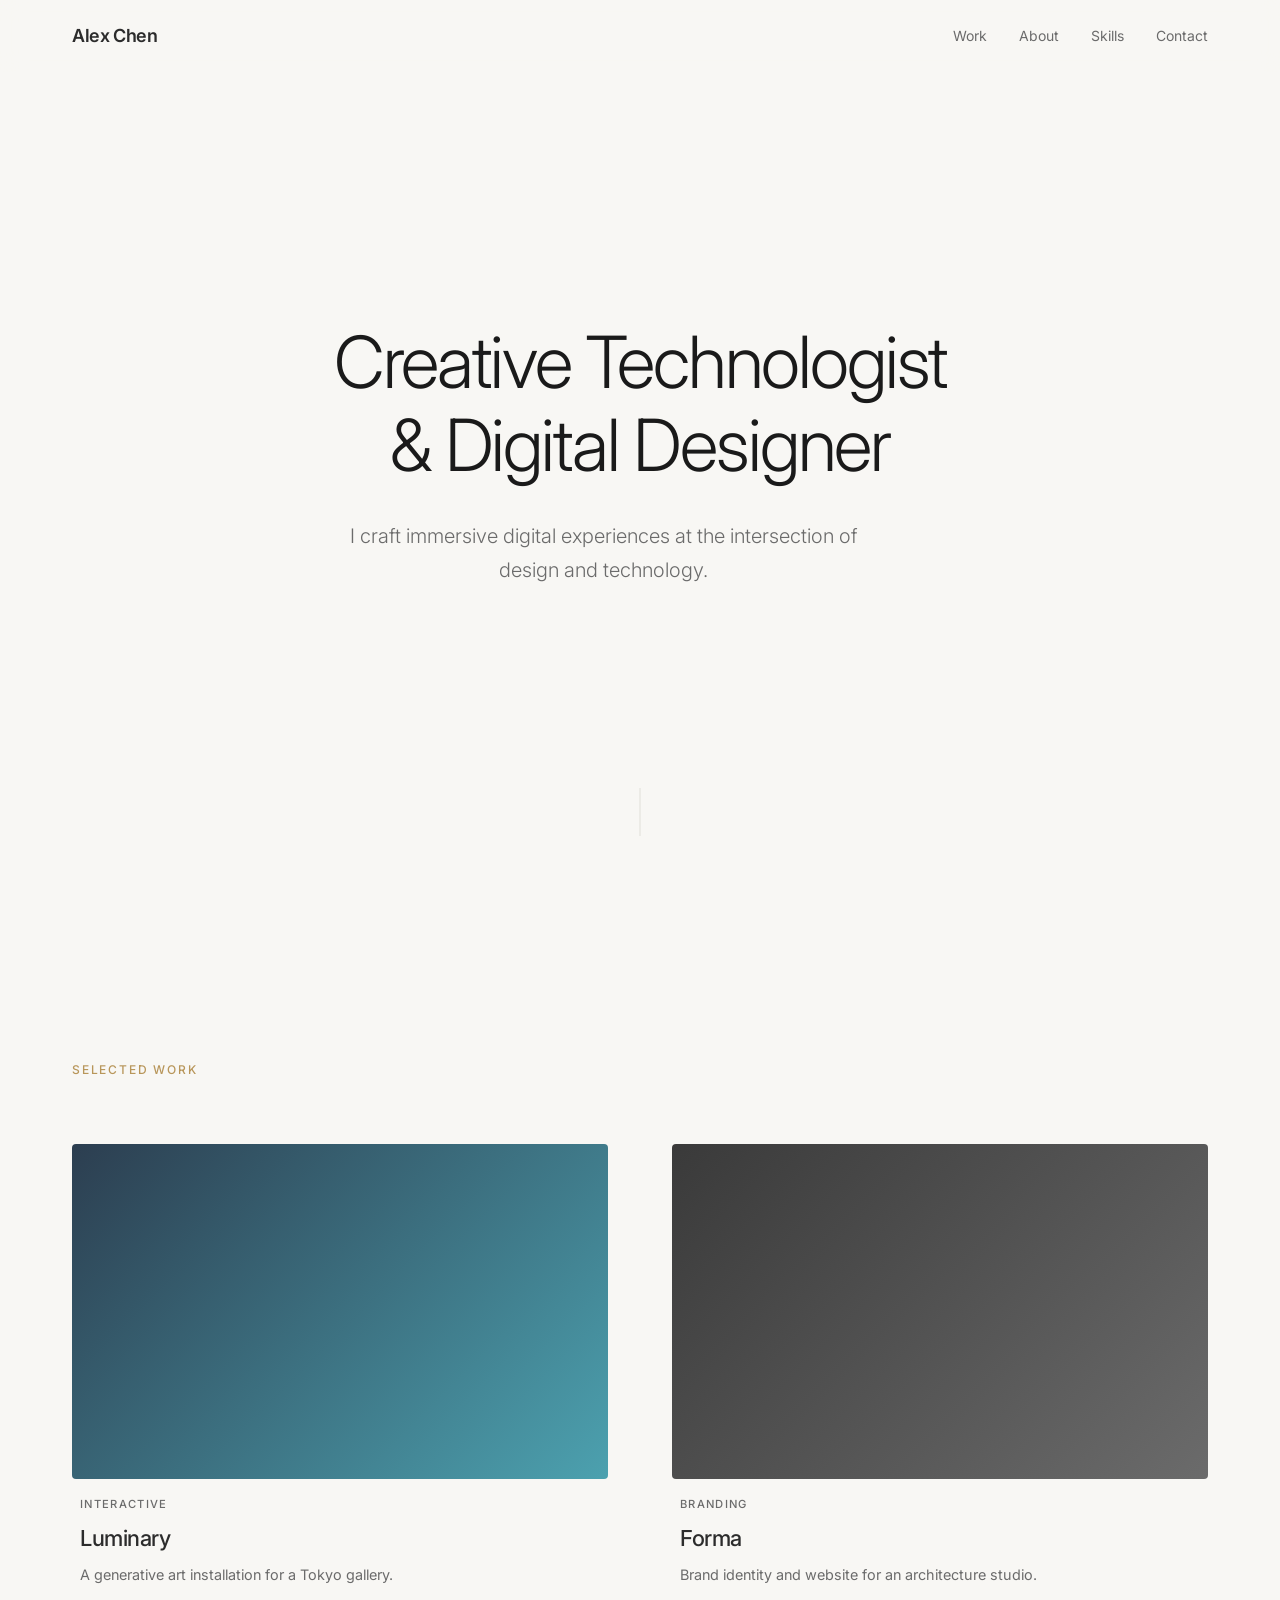
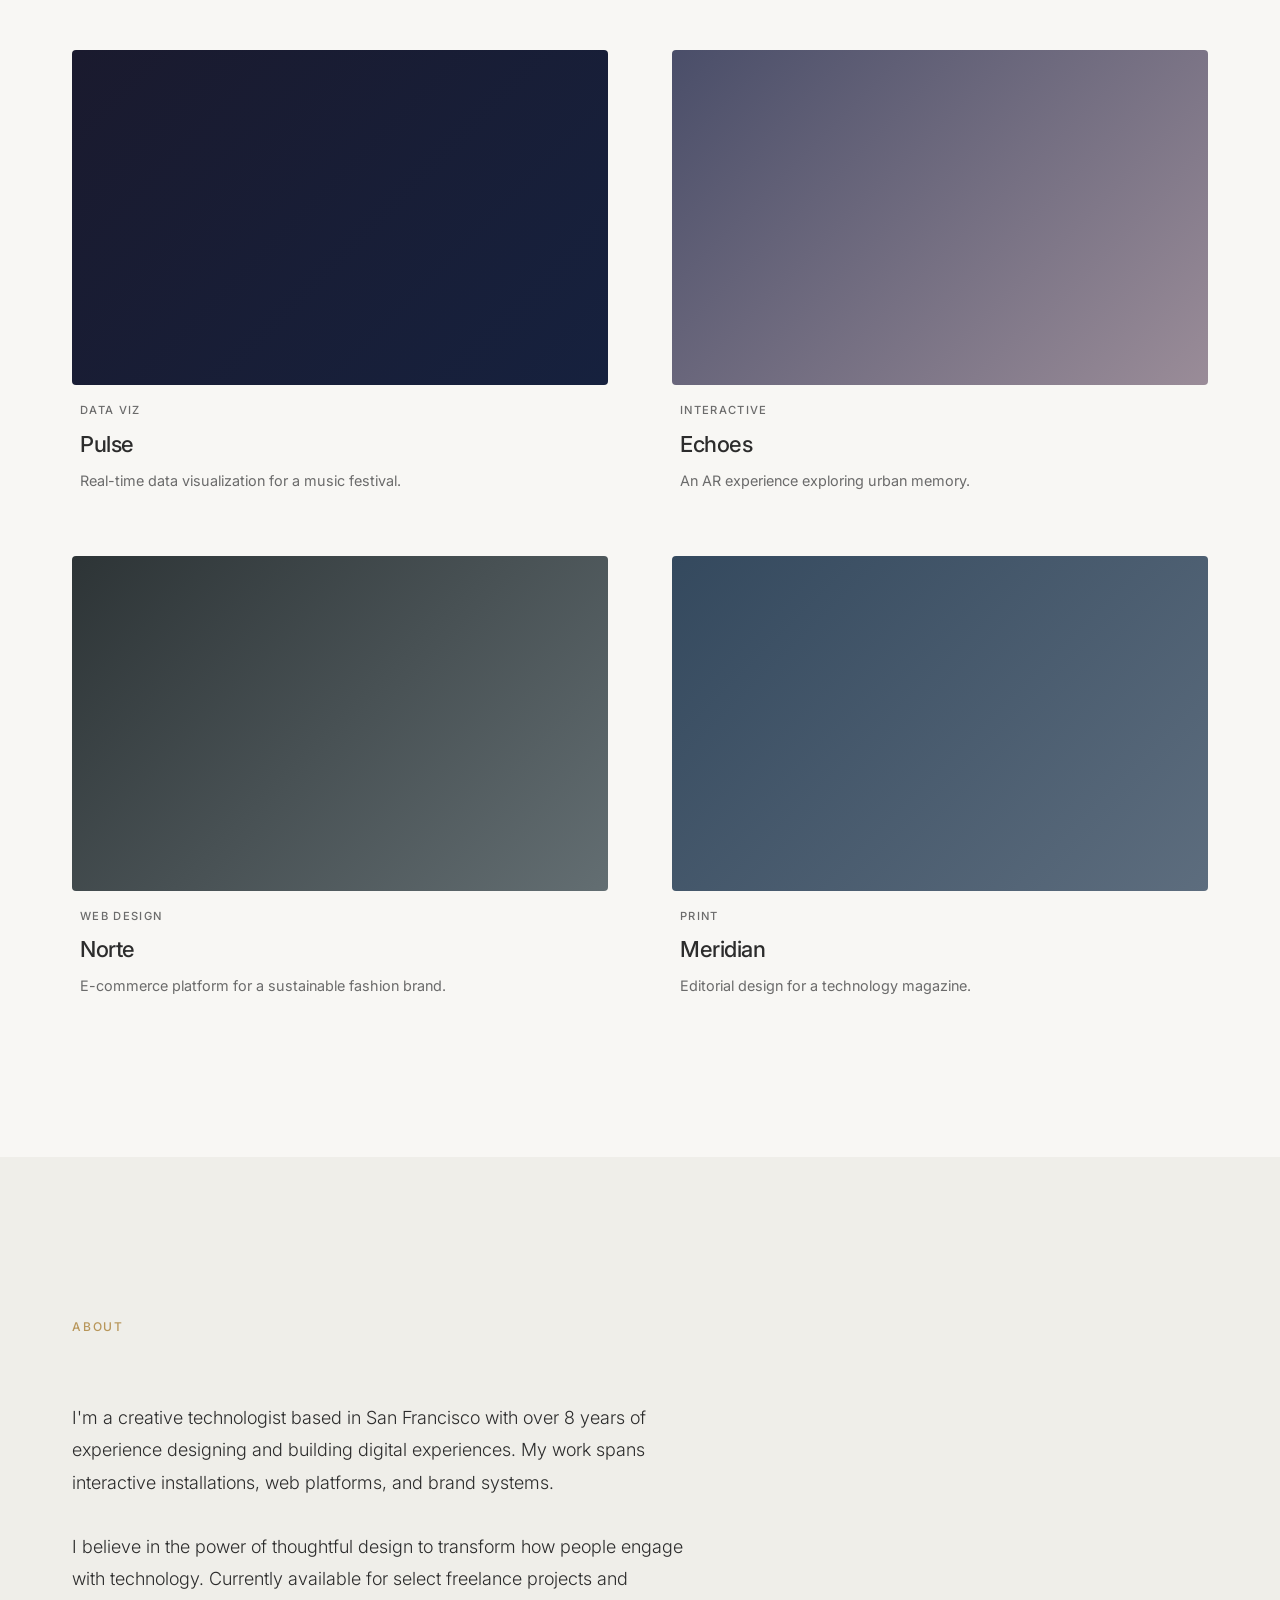
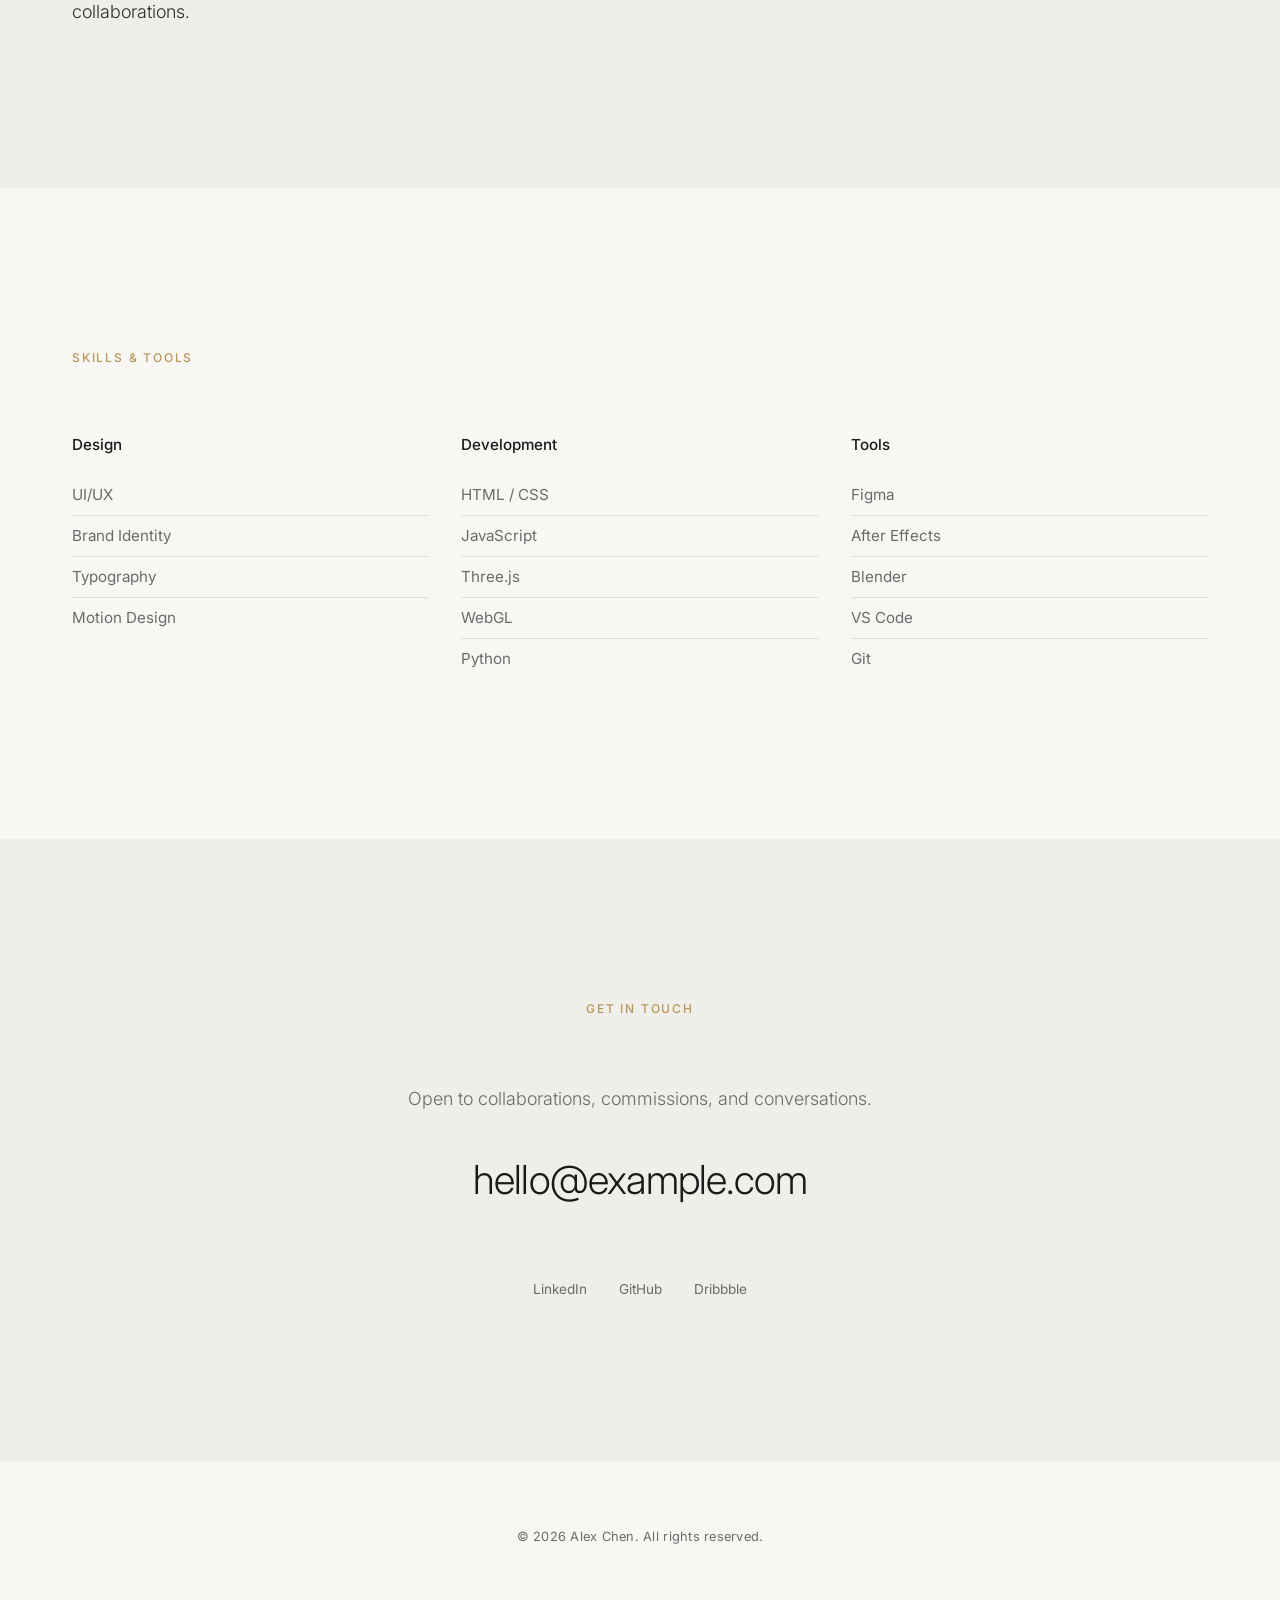
==== index.html @ 3edd9dc8 "Add files via upload" ====
<!DOCTYPE html>
<html lang="en">
<head>
  <meta charset="UTF-8">
  <meta name="viewport" content="width=device-width, initial-scale=1.0">
  <title>Alex Chen — Creative Technologist</title>
  <link rel="preconnect" href="https://fonts.googleapis.com">
  <link rel="preconnect" href="https://fonts.gstatic.com" crossorigin>
  <link href="https://fonts.googleapis.com/css2?family=Inter:wght@300;400;500;600&display=swap" rel="stylesheet">
  <link rel="stylesheet" href="style.css">
</head>
<body>

  <!-- Navigation -->
  <nav class="nav" id="nav">
    <div class="nav__inner">
      <a href="#hero" class="nav__logo">Alex Chen</a>
      <button class="nav__toggle" id="navToggle" aria-label="Toggle navigation">
        <span></span>
        <span></span>
        <span></span>
      </button>
      <ul class="nav__links" id="navLinks">
        <li><a href="#work" class="nav__link">Work</a></li>
        <li><a href="#about" class="nav__link">About</a></li>
        <li><a href="#skills" class="nav__link">Skills</a></li>
        <li><a href="#contact" class="nav__link">Contact</a></li>
      </ul>
    </div>
  </nav>

  <!-- Hero -->
  <section class="hero" id="hero">
    <div class="hero__content">
      <h1 class="hero__title">Creative Technologist<br>& Digital Designer</h1>
      <p class="hero__subtitle">I craft immersive digital experiences at the intersection of design and technology.</p>
    </div>
    <div class="hero__scroll">
      <span></span>
    </div>
  </section>

  <!-- Work -->
  <section class="section work" id="work">
    <div class="container">
      <h2 class="section__title">Selected Work</h2>
      <div class="work__grid">

        <article class="work__card">
          <div class="work__thumb" style="background: linear-gradient(135deg, #2c3e50, #4ca1af);"></div>
          <div class="work__info">
            <span class="work__tag">Interactive</span>
            <h3 class="work__name">Luminary</h3>
            <p class="work__desc">A generative art installation for a Tokyo gallery.</p>
          </div>
        </article>

        <article class="work__card">
          <div class="work__thumb" style="background: linear-gradient(135deg, #3a3a3a, #6b6b6b);"></div>
          <div class="work__info">
            <span class="work__tag">Branding</span>
            <h3 class="work__name">Forma</h3>
            <p class="work__desc">Brand identity and website for an architecture studio.</p>
          </div>
        </article>

        <article class="work__card">
          <div class="work__thumb" style="background: linear-gradient(135deg, #1a1a2e, #16213e);"></div>
          <div class="work__info">
            <span class="work__tag">Data Viz</span>
            <h3 class="work__name">Pulse</h3>
            <p class="work__desc">Real-time data visualization for a music festival.</p>
          </div>
        </article>

        <article class="work__card">
          <div class="work__thumb" style="background: linear-gradient(135deg, #4a4e69, #9a8c98);"></div>
          <div class="work__info">
            <span class="work__tag">Interactive</span>
            <h3 class="work__name">Echoes</h3>
            <p class="work__desc">An AR experience exploring urban memory.</p>
          </div>
        </article>

        <article class="work__card">
          <div class="work__thumb" style="background: linear-gradient(135deg, #2d3436, #636e72);"></div>
          <div class="work__info">
            <span class="work__tag">Web Design</span>
            <h3 class="work__name">Norte</h3>
            <p class="work__desc">E-commerce platform for a sustainable fashion brand.</p>
          </div>
        </article>

        <article class="work__card">
          <div class="work__thumb" style="background: linear-gradient(135deg, #34495e, #5d6d7e);"></div>
          <div class="work__info">
            <span class="work__tag">Print</span>
            <h3 class="work__name">Meridian</h3>
            <p class="work__desc">Editorial design for a technology magazine.</p>
          </div>
        </article>

      </div>
    </div>
  </section>

  <!-- About -->
  <section class="section about" id="about">
    <div class="container">
      <h2 class="section__title">About</h2>
      <div class="about__content">
        <p>I'm a creative technologist based in San Francisco with over 8 years of experience designing and building digital experiences. My work spans interactive installations, web platforms, and brand systems.</p>
        <p>I believe in the power of thoughtful design to transform how people engage with technology. Currently available for select freelance projects and collaborations.</p>
      </div>
    </div>
  </section>

  <!-- Skills -->
  <section class="section skills" id="skills">
    <div class="container">
      <h2 class="section__title">Skills & Tools</h2>
      <div class="skills__grid">

        <div class="skills__group">
          <h3 class="skills__heading">Design</h3>
          <ul class="skills__list">
            <li>UI/UX</li>
            <li>Brand Identity</li>
            <li>Typography</li>
            <li>Motion Design</li>
          </ul>
        </div>

        <div class="skills__group">
          <h3 class="skills__heading">Development</h3>
          <ul class="skills__list">
            <li>HTML / CSS</li>
            <li>JavaScript</li>
            <li>Three.js</li>
            <li>WebGL</li>
            <li>Python</li>
          </ul>
        </div>

        <div class="skills__group">
          <h3 class="skills__heading">Tools</h3>
          <ul class="skills__list">
            <li>Figma</li>
            <li>After Effects</li>
            <li>Blender</li>
            <li>VS Code</li>
            <li>Git</li>
          </ul>
        </div>

      </div>
    </div>
  </section>

  <!-- Contact -->
  <section class="section contact" id="contact">
    <div class="container">
      <h2 class="section__title">Get in Touch</h2>
      <p class="contact__text">Open to collaborations, commissions, and conversations.</p>
      <a href="mailto:hello@example.com" class="contact__email">hello@example.com</a>
      <div class="contact__socials">
        <a href="#" class="contact__social">LinkedIn</a>
        <a href="#" class="contact__social">GitHub</a>
        <a href="#" class="contact__social">Dribbble</a>
      </div>
    </div>
  </section>

  <!-- Footer -->
  <footer class="footer">
    <div class="container">
      <p>&copy; 2026 Alex Chen. All rights reserved.</p>
    </div>
  </footer>

  <script src="script.js"></script>
</body>
</html>
---- style.css ----
/* ============================================
   Base & Reset
   ============================================ */

*, *::before, *::after {
  margin: 0;
  padding: 0;
  box-sizing: border-box;
}

:root {
  --color-bg: #f8f7f4;
  --color-bg-alt: #efeee9;
  --color-text: #2c2c2c;
  --color-text-light: #6b6b6b;
  --color-accent: #b8965a;
  --color-dark: #1a1a1a;
  --color-white: #ffffff;
  --color-border: #e0dfd8;

  --font-body: 'Inter', -apple-system, BlinkMacSystemFont, 'Segoe UI', sans-serif;

  --space-xs: 0.5rem;
  --space-sm: 1rem;
  --space-md: 2rem;
  --space-lg: 4rem;
  --space-xl: 6rem;
  --space-2xl: 10rem;

  --max-width: 1200px;
  --nav-height: 72px;
}

html {
  scroll-behavior: smooth;
  font-size: 16px;
}

body {
  font-family: var(--font-body);
  background: var(--color-bg);
  color: var(--color-text);
  line-height: 1.7;
  -webkit-font-smoothing: antialiased;
  -moz-osx-font-smoothing: grayscale;
}

a {
  color: inherit;
  text-decoration: none;
}

ul {
  list-style: none;
}

img {
  max-width: 100%;
  display: block;
}

.container {
  max-width: var(--max-width);
  margin: 0 auto;
  padding: 0 var(--space-md);
}

/* ============================================
   Navigation
   ============================================ */

.nav {
  position: fixed;
  top: 0;
  left: 0;
  right: 0;
  z-index: 100;
  background: rgba(248, 247, 244, 0.92);
  backdrop-filter: blur(12px);
  -webkit-backdrop-filter: blur(12px);
  height: var(--nav-height);
  transition: box-shadow 0.3s ease;
}

.nav--scrolled {
  box-shadow: 0 1px 0 var(--color-border);
}

.nav__inner {
  max-width: var(--max-width);
  margin: 0 auto;
  padding: 0 var(--space-md);
  height: 100%;
  display: flex;
  align-items: center;
  justify-content: space-between;
}

.nav__logo {
  font-size: 1.125rem;
  font-weight: 600;
  letter-spacing: -0.02em;
}

.nav__links {
  display: flex;
  gap: var(--space-md);
}

.nav__link {
  font-size: 0.875rem;
  font-weight: 400;
  color: var(--color-text-light);
  transition: color 0.2s ease;
  position: relative;
}

.nav__link::after {
  content: '';
  position: absolute;
  bottom: -4px;
  left: 0;
  width: 0;
  height: 1px;
  background: var(--color-accent);
  transition: width 0.3s ease;
}

.nav__link:hover,
.nav__link--active {
  color: var(--color-text);
}

.nav__link--active::after,
.nav__link:hover::after {
  width: 100%;
}

.nav__toggle {
  display: none;
  flex-direction: column;
  gap: 5px;
  background: none;
  border: none;
  cursor: pointer;
  padding: 4px;
}

.nav__toggle span {
  display: block;
  width: 22px;
  height: 1.5px;
  background: var(--color-text);
  transition: transform 0.3s ease, opacity 0.3s ease;
}

.nav__toggle--active span:nth-child(1) {
  transform: translateY(6.5px) rotate(45deg);
}

.nav__toggle--active span:nth-child(2) {
  opacity: 0;
}

.nav__toggle--active span:nth-child(3) {
  transform: translateY(-6.5px) rotate(-45deg);
}

/* ============================================
   Hero
   ============================================ */

.hero {
  min-height: 100vh;
  display: flex;
  flex-direction: column;
  align-items: center;
  justify-content: center;
  text-align: center;
  padding: var(--nav-height) var(--space-md) var(--space-lg);
  position: relative;
}

.hero__title {
  font-size: clamp(2.25rem, 6vw, 4.5rem);
  font-weight: 300;
  letter-spacing: -0.03em;
  line-height: 1.15;
  color: var(--color-dark);
  margin-bottom: var(--space-md);
}

.hero__subtitle {
  font-size: clamp(1rem, 2vw, 1.25rem);
  font-weight: 300;
  color: var(--color-text-light);
  max-width: 540px;
  line-height: 1.7;
}

.hero__scroll {
  position: absolute;
  bottom: var(--space-lg);
  left: 50%;
  transform: translateX(-50%);
}

.hero__scroll span {
  display: block;
  width: 1px;
  height: 48px;
  background: var(--color-border);
  position: relative;
  overflow: hidden;
}

.hero__scroll span::after {
  content: '';
  position: absolute;
  top: -48px;
  left: 0;
  width: 1px;
  height: 48px;
  background: var(--color-accent);
  animation: scrollDown 2s ease-in-out infinite;
}

@keyframes scrollDown {
  0% { top: -48px; }
  100% { top: 48px; }
}

/* ============================================
   Section Common
   ============================================ */

.section {
  padding: var(--space-xl) 0;
}

.section__title {
  font-size: 0.75rem;
  font-weight: 500;
  text-transform: uppercase;
  letter-spacing: 0.15em;
  color: var(--color-accent);
  margin-bottom: var(--space-lg);
}

/* ============================================
   Work
   ============================================ */

.work {
  background: var(--color-bg);
}

.work__grid {
  display: grid;
  grid-template-columns: 1fr;
  gap: var(--space-lg);
}

.work__card {
  cursor: pointer;
  transition: transform 0.4s ease;
}

.work__card:hover {
  transform: translateY(-4px);
}

.work__thumb {
  width: 100%;
  aspect-ratio: 16 / 10;
  border-radius: 4px;
  margin-bottom: var(--space-sm);
}

.work__info {
  padding: 0 var(--space-xs);
}

.work__tag {
  font-size: 0.7rem;
  font-weight: 500;
  text-transform: uppercase;
  letter-spacing: 0.12em;
  color: var(--color-text-light);
  display: block;
  margin-bottom: 0.35rem;
}

.work__name {
  font-size: 1.375rem;
  font-weight: 500;
  letter-spacing: -0.02em;
  margin-bottom: 0.35rem;
}

.work__desc {
  font-size: 0.9rem;
  color: var(--color-text-light);
  line-height: 1.6;
}

/* ============================================
   About
   ============================================ */

.about {
  background: var(--color-bg-alt);
}

.about__content {
  max-width: 640px;
}

.about__content p {
  font-size: 1.125rem;
  font-weight: 300;
  line-height: 1.8;
  color: var(--color-text);
  margin-bottom: var(--space-md);
}

.about__content p:last-child {
  margin-bottom: 0;
}

/* ============================================
   Skills
   ============================================ */

.skills {
  background: var(--color-bg);
}

.skills__grid {
  display: grid;
  grid-template-columns: 1fr;
  gap: var(--space-lg);
}

.skills__heading {
  font-size: 0.95rem;
  font-weight: 500;
  margin-bottom: var(--space-sm);
  color: var(--color-dark);
}

.skills__list li {
  font-size: 0.95rem;
  color: var(--color-text-light);
  padding: 0.45rem 0;
  border-bottom: 1px solid var(--color-border);
}

.skills__list li:last-child {
  border-bottom: none;
}

/* ============================================
   Contact
   ============================================ */

.contact {
  background: var(--color-bg-alt);
  text-align: center;
}

.contact__text {
  font-size: 1.125rem;
  font-weight: 300;
  color: var(--color-text-light);
  margin-bottom: var(--space-md);
}

.contact__email {
  display: inline-block;
  font-size: clamp(1.5rem, 4vw, 2.5rem);
  font-weight: 300;
  letter-spacing: -0.02em;
  color: var(--color-dark);
  transition: color 0.3s ease;
  margin-bottom: var(--space-lg);
}

.contact__email:hover {
  color: var(--color-accent);
}

.contact__socials {
  display: flex;
  justify-content: center;
  gap: var(--space-md);
}

.contact__social {
  font-size: 0.85rem;
  font-weight: 400;
  color: var(--color-text-light);
  transition: color 0.2s ease;
}

.contact__social:hover {
  color: var(--color-accent);
}

/* ============================================
   Footer
   ============================================ */

.footer {
  padding: var(--space-lg) 0;
  text-align: center;
}

.footer p {
  font-size: 0.8rem;
  color: var(--color-text-light);
  letter-spacing: 0.02em;
}

/* ============================================
   Scroll Animations
   ============================================ */

.fade-in {
  opacity: 0;
  transform: translateY(24px);
  transition: opacity 0.7s ease, transform 0.7s ease;
}

.fade-in--visible {
  opacity: 1;
  transform: translateY(0);
}

/* ============================================
   Responsive — Tablet
   ============================================ */

@media (min-width: 768px) {
  .work__grid {
    grid-template-columns: repeat(2, 1fr);
    gap: var(--space-md);
  }

  .skills__grid {
    grid-template-columns: repeat(3, 1fr);
    gap: var(--space-md);
  }

  .section {
    padding: var(--space-2xl) 0;
  }
}

/* ============================================
   Responsive — Desktop
   ============================================ */

@media (min-width: 1024px) {
  .work__grid {
    gap: var(--space-lg);
  }
}

/* ============================================
   Responsive — Mobile
   ============================================ */

@media (max-width: 767px) {
  .nav__toggle {
    display: flex;
  }

  .nav__links {
    position: fixed;
    top: var(--nav-height);
    left: 0;
    right: 0;
    background: rgba(248, 247, 244, 0.98);
    backdrop-filter: blur(12px);
    -webkit-backdrop-filter: blur(12px);
    flex-direction: column;
    align-items: center;
    gap: 0;
    padding: var(--space-md) 0;
    transform: translateY(-100%);
    opacity: 0;
    pointer-events: none;
    transition: transform 0.4s ease, opacity 0.3s ease;
  }

  .nav__links--open {
    transform: translateY(0);
    opacity: 1;
    pointer-events: all;
  }

  .nav__links li {
    width: 100%;
    text-align: center;
  }

  .nav__link {
    display: block;
    padding: var(--space-sm) var(--space-md);
    font-size: 1rem;
  }

  .hero__title {
    font-size: 2.25rem;
  }

  .section {
    padding: var(--space-xl) 0;
  }
}
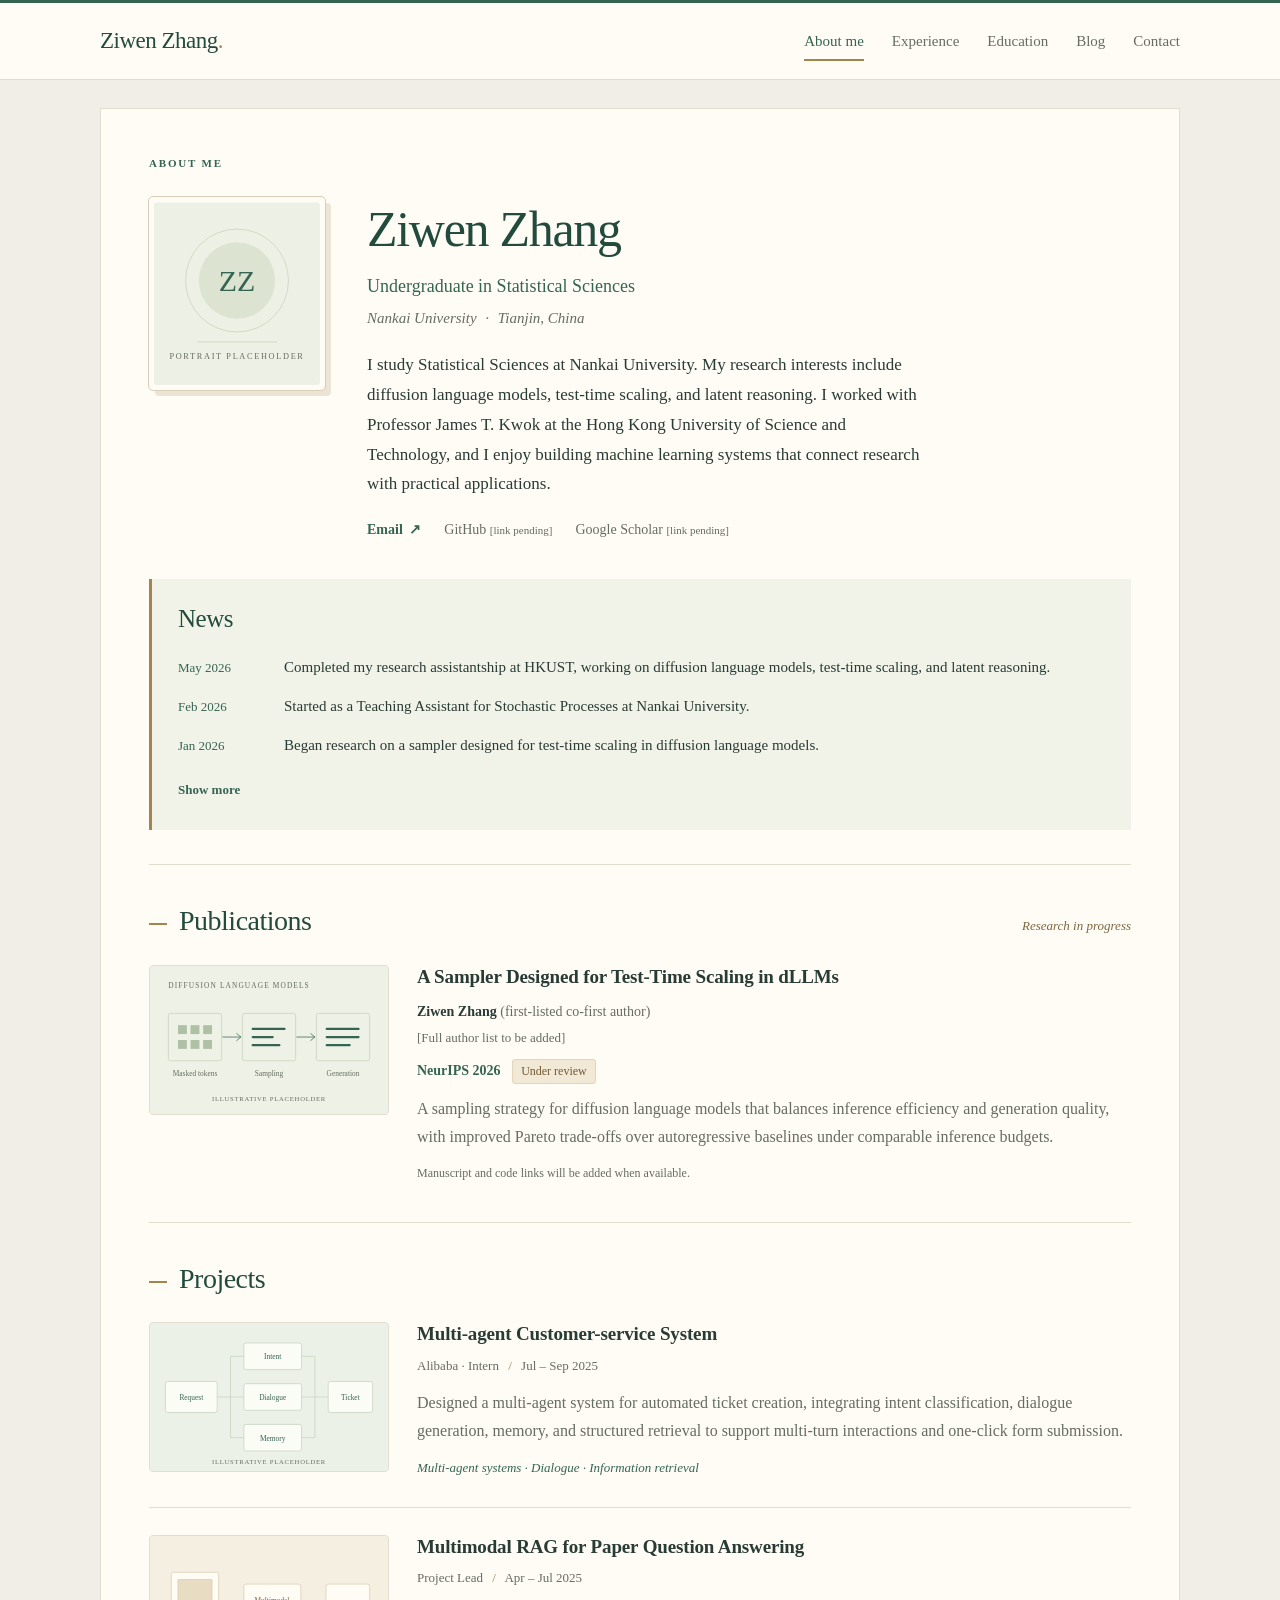
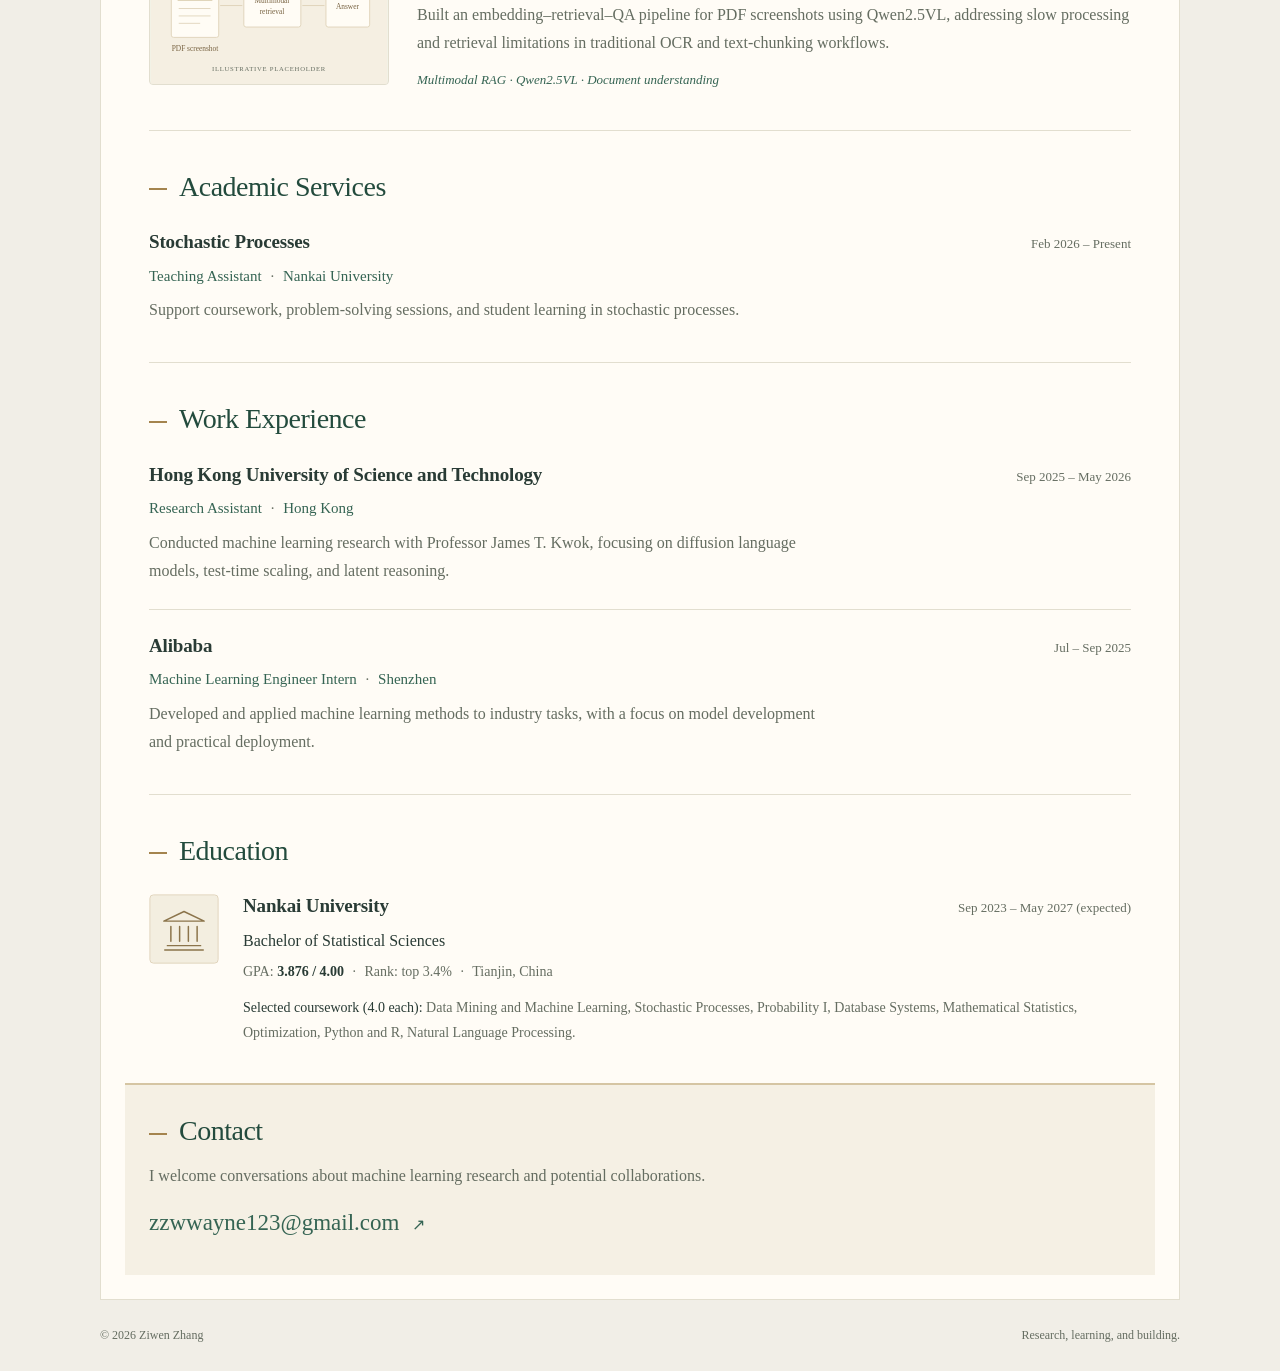
==== commit eac2b235: "Build academic homepage with warm serif design" ====
--- a/index.html
+++ b/index.html
@@ -1,183 +1,230 @@
 <!DOCTYPE html>
-<html lang="en">
+<html lang="en" class="home-page">
 <head>
   <meta charset="UTF-8">
-  <meta name="viewport" content="width=device-width, initial-scale=1.0">
-  <title>Alex Chen — Creative Technologist</title>
-  <link rel="preconnect" href="https://fonts.googleapis.com">
-  <link rel="preconnect" href="https://fonts.gstatic.com" crossorigin>
-  <link href="https://fonts.googleapis.com/css2?family=Inter:wght@300;400;500;600&display=swap" rel="stylesheet">
-  <link rel="stylesheet" href="style.css">
+  <meta name="viewport" content="width=device-width, initial-scale=1">
+  <meta name="description" content="Ziwen Zhang — Statistical Sciences at Nankai University. Research in diffusion language models, test-time scaling, and latent reasoning.">
+  <meta name="theme-color" content="#F1EEE7">
+  <title>Ziwen Zhang | Research &amp; Projects</title>
+  <link rel="stylesheet" href="./style.css">
+  <script src="./script.js" defer></script>
 </head>
 <body>
-
-  <!-- Navigation -->
-  <nav class="nav" id="nav">
-    <div class="nav__inner">
-      <a href="#hero" class="nav__logo">Alex Chen</a>
-      <button class="nav__toggle" id="navToggle" aria-label="Toggle navigation">
-        <span></span>
-        <span></span>
-        <span></span>
+  <a class="skip-link" href="#main-content">Skip to content</a>
+
+  <header class="site-header">
+    <nav class="navigation container" aria-label="Main navigation">
+      <a class="wordmark" href="#about">Ziwen Zhang<span aria-hidden="true">.</span></a>
+      <button class="menu-toggle" type="button" aria-expanded="false" aria-controls="navigation-links" hidden>
+        <span>Menu</span><span class="menu-icon" aria-hidden="true"></span>
       </button>
-      <ul class="nav__links" id="navLinks">
-        <li><a href="#work" class="nav__link">Work</a></li>
-        <li><a href="#about" class="nav__link">About</a></li>
-        <li><a href="#skills" class="nav__link">Skills</a></li>
-        <li><a href="#contact" class="nav__link">Contact</a></li>
+      <ul class="nav-links" id="navigation-links">
+        <li><a href="#about" data-nav="about" aria-current="location">About me</a></li>
+        <!-- Experience 始终指向 Publications，并涵盖后续三个经历板块。 -->
+        <li><a href="#publications" data-nav="experience">Experience</a></li>
+        <li><a href="#education" data-nav="education">Education</a></li>
+        <li><a href="./blog.html">Blog</a></li>
+        <li><a href="#contact" data-nav="contact">Contact</a></li>
       </ul>
-    </div>
-  </nav>
-
-  <!-- Hero -->
-  <section class="hero" id="hero">
-    <div class="hero__content">
-      <h1 class="hero__title">Creative Technologist<br>& Digital Designer</h1>
-      <p class="hero__subtitle">I craft immersive digital experiences at the intersection of design and technology.</p>
-    </div>
-    <div class="hero__scroll">
-      <span></span>
-    </div>
-  </section>
-
-  <!-- Work -->
-  <section class="section work" id="work">
-    <div class="container">
-      <h2 class="section__title">Selected Work</h2>
-      <div class="work__grid">
-
-        <article class="work__card">
-          <div class="work__thumb" style="background: linear-gradient(135deg, #2c3e50, #4ca1af);"></div>
-          <div class="work__info">
-            <span class="work__tag">Interactive</span>
-            <h3 class="work__name">Luminary</h3>
-            <p class="work__desc">A generative art installation for a Tokyo gallery.</p>
+    </nav>
+  </header>
+
+  <main class="container page-content" id="main-content" tabindex="-1">
+    <section class="about-section" id="about" data-section="about" aria-labelledby="about-heading" tabindex="-1">
+      <h2 class="eyebrow" id="about-heading">About Me</h2>
+      <div class="about-layout">
+        <!-- 替换头像：将下面的 SVG 替换为 <img class="portrait" src="./images/profile.jpg" alt="Ziwen Zhang">，并添加真实文件。 -->
+        <svg class="portrait" viewBox="0 0 200 220" role="img" aria-labelledby="portrait-title">
+          <title id="portrait-title">Ziwen Zhang — portrait placeholder</title>
+          <rect width="200" height="220" rx="4" fill="#EDF0E5"/>
+          <circle cx="100" cy="94" r="62" fill="none" stroke="#CCD5BC"/>
+          <circle cx="100" cy="94" r="46" fill="#DCE3D0"/>
+          <text x="100" y="107" text-anchor="middle" font-family="Georgia, serif" font-size="36" font-weight="500" fill="#356453">ZZ</text>
+          <path d="M52 168h96" stroke="#C8D1BC"/>
+          <text x="100" y="189" text-anchor="middle" font-family="Georgia, serif" font-size="10" letter-spacing="2" fill="#656D61">PORTRAIT PLACEHOLDER</text>
+        </svg>
+        <div class="about-copy">
+          <h1>Ziwen Zhang</h1>
+          <p class="identity">Undergraduate in Statistical Sciences</p>
+          <p class="affiliation">Nankai University <span aria-hidden="true">·</span> Tianjin, China</p>
+          <p class="bio">I study Statistical Sciences at Nankai University. My research interests include diffusion language models, test-time scaling, and latent reasoning. I worked with Professor James T. Kwok at the Hong Kong University of Science and Technology, and I enjoy building machine learning systems that connect research with practical applications.</p>
+          <div class="text-links" aria-label="Personal links">
+            <a href="mailto:zzwwayne123@gmail.com">Email <span aria-hidden="true">↗</span></a>
+            <!-- 补充真实地址后，将 span 换为 a，例如 <a href="https://github.com/YOUR_USERNAME">GitHub ↗</a>。 -->
+            <span class="pending-link">GitHub <small>[link pending]</small></span>
+            <!-- Google Scholar 同样替换为真实个人主页链接；如使用 target="_blank"，请添加 rel="noopener noreferrer"。 -->
+            <span class="pending-link">Google Scholar <small>[link pending]</small></span>
           </div>
-        </article>
-
-        <article class="work__card">
-          <div class="work__thumb" style="background: linear-gradient(135deg, #3a3a3a, #6b6b6b);"></div>
-          <div class="work__info">
-            <span class="work__tag">Branding</span>
-            <h3 class="work__name">Forma</h3>
-            <p class="work__desc">Brand identity and website for an architecture studio.</p>
-          </div>
-        </article>
-
-        <article class="work__card">
-          <div class="work__thumb" style="background: linear-gradient(135deg, #1a1a2e, #16213e);"></div>
-          <div class="work__info">
-            <span class="work__tag">Data Viz</span>
-            <h3 class="work__name">Pulse</h3>
-            <p class="work__desc">Real-time data visualization for a music festival.</p>
-          </div>
-        </article>
-
-        <article class="work__card">
-          <div class="work__thumb" style="background: linear-gradient(135deg, #4a4e69, #9a8c98);"></div>
-          <div class="work__info">
-            <span class="work__tag">Interactive</span>
-            <h3 class="work__name">Echoes</h3>
-            <p class="work__desc">An AR experience exploring urban memory.</p>
-          </div>
-        </article>
-
-        <article class="work__card">
-          <div class="work__thumb" style="background: linear-gradient(135deg, #2d3436, #636e72);"></div>
-          <div class="work__info">
-            <span class="work__tag">Web Design</span>
-            <h3 class="work__name">Norte</h3>
-            <p class="work__desc">E-commerce platform for a sustainable fashion brand.</p>
-          </div>
-        </article>
-
-        <article class="work__card">
-          <div class="work__thumb" style="background: linear-gradient(135deg, #34495e, #5d6d7e);"></div>
-          <div class="work__info">
-            <span class="work__tag">Print</span>
-            <h3 class="work__name">Meridian</h3>
-            <p class="work__desc">Editorial design for a technology magazine.</p>
-          </div>
-        </article>
-
+        </div>
       </div>
-    </div>
-  </section>
-
-  <!-- About -->
-  <section class="section about" id="about">
-    <div class="container">
-      <h2 class="section__title">About</h2>
-      <div class="about__content">
-        <p>I'm a creative technologist based in San Francisco with over 8 years of experience designing and building digital experiences. My work spans interactive installations, web platforms, and brand systems.</p>
-        <p>I believe in the power of thoughtful design to transform how people engage with technology. Currently available for select freelance projects and collaborations.</p>
+    </section>
+
+    <section class="news-section" id="news" data-section="about" aria-labelledby="news-heading" tabindex="-1">
+      <h2 id="news-heading">News</h2>
+      <!-- 按日期从新到旧维护。无 JavaScript 时全部可见；脚本将第 4 条及之后移入 news-extra。 -->
+      <ul class="news-list" id="news-list">
+        <li><time datetime="2026-05">May 2026</time><p>Completed my research assistantship at HKUST, working on diffusion language models, test-time scaling, and latent reasoning.</p></li>
+        <li><time datetime="2026-02">Feb 2026</time><p>Started as a Teaching Assistant for Stochastic Processes at Nankai University.</p></li>
+        <li><time datetime="2026-01">Jan 2026</time><p>Began research on a sampler designed for test-time scaling in diffusion language models.</p></li>
+        <li><time datetime="2025-09">Sep 2025</time><p>Joined Professor James T. Kwok at HKUST as a Research Assistant.</p></li>
+        <li><time datetime="2025-07">Jul 2025</time><p>Joined Alibaba as a Machine Learning Engineer Intern in Shenzhen.</p></li>
+      </ul>
+      <ul class="news-list" id="news-extra" hidden></ul>
+      <button class="news-toggle" type="button" aria-expanded="false" aria-controls="news-extra" hidden>Show more</button>
+    </section>
+
+    <section id="publications" data-section="experience" aria-labelledby="publications-heading" tabindex="-1">
+      <div class="section-heading">
+        <h2 id="publications-heading">Publications</h2>
+        <span class="section-note">Research in progress</span>
       </div>
-    </div>
-  </section>
-
-  <!-- Skills -->
-  <section class="section skills" id="skills">
-    <div class="container">
-      <h2 class="section__title">Skills & Tools</h2>
-      <div class="skills__grid">
-
-        <div class="skills__group">
-          <h3 class="skills__heading">Design</h3>
-          <ul class="skills__list">
-            <li>UI/UX</li>
-            <li>Brand Identity</li>
-            <li>Typography</li>
-            <li>Motion Design</li>
-          </ul>
-        </div>
-
-        <div class="skills__group">
-          <h3 class="skills__heading">Development</h3>
-          <ul class="skills__list">
-            <li>HTML / CSS</li>
-            <li>JavaScript</li>
-            <li>Three.js</li>
-            <li>WebGL</li>
-            <li>Python</li>
-          </ul>
-        </div>
-
-        <div class="skills__group">
-          <h3 class="skills__heading">Tools</h3>
-          <ul class="skills__list">
-            <li>Figma</li>
-            <li>After Effects</li>
-            <li>Blender</li>
-            <li>VS Code</li>
-            <li>Git</li>
-          </ul>
-        </div>
-
-      </div>
-    </div>
-  </section>
-
-  <!-- Contact -->
-  <section class="section contact" id="contact">
-    <div class="container">
-      <h2 class="section__title">Get in Touch</h2>
-      <p class="contact__text">Open to collaborations, commissions, and conversations.</p>
-      <a href="mailto:hello@example.com" class="contact__email">hello@example.com</a>
-      <div class="contact__socials">
-        <a href="#" class="contact__social">LinkedIn</a>
-        <a href="#" class="contact__social">GitHub</a>
-        <a href="#" class="contact__social">Dribbble</a>
-      </div>
-    </div>
-  </section>
-
-  <!-- Footer -->
-  <footer class="footer">
-    <div class="container">
-      <p>&copy; 2026 Alex Chen. All rights reserved.</p>
-    </div>
-  </footer>
-
-  <script src="script.js"></script>
+      <article class="media-entry">
+        <!-- 论文图：将 SVG 替换为 <img src="./images/paper.png" alt="A description of the research figure">。保留 media-figure 容器，图片会完整等比显示。 -->
+        <div class="media-figure">
+          <svg viewBox="0 0 320 200" role="img" aria-labelledby="paper-figure-title">
+            <title id="paper-figure-title">Placeholder diagram of a diffusion language model sampling workflow, not experimental results</title>
+            <rect width="320" height="200" fill="#EEF1E5"/>
+            <text x="24" y="30" font-family="Georgia, serif" font-size="10" letter-spacing="1.5" fill="#656D61">DIFFUSION LANGUAGE MODELS</text>
+            <g fill="none" stroke="#C8D1BC">
+              <rect x="24" y="64" width="72" height="64" rx="3"/>
+              <rect x="124" y="64" width="72" height="64" rx="3"/>
+              <rect x="224" y="64" width="72" height="64" rx="3"/>
+              <path d="M97 96h25m-6-5 6 5-6 5m81-5h25m-6-5 6 5-6 5" stroke="#356453"/>
+            </g>
+            <g fill="#AFC1A4">
+              <rect x="37" y="80" width="12" height="12"/><rect x="54" y="80" width="12" height="12"/><rect x="71" y="80" width="12" height="12"/>
+              <rect x="37" y="100" width="12" height="12"/><rect x="54" y="100" width="12" height="12"/><rect x="71" y="100" width="12" height="12"/>
+            </g>
+            <g stroke="#356453" stroke-width="3" stroke-linecap="round">
+              <path d="M138 85h43m-43 11h27m-27 11h36M238 85h43m-43 11h43m-43 11h31"/>
+            </g>
+            <g font-family="Georgia, serif" font-size="10" fill="#656D61" text-anchor="middle">
+              <text x="60" y="149">Masked tokens</text><text x="160" y="149">Sampling</text><text x="260" y="149">Generation</text>
+              <text x="160" y="182" font-size="9" letter-spacing="1">ILLUSTRATIVE PLACEHOLDER</text>
+            </g>
+          </svg>
+        </div>
+        <div class="entry-copy">
+          <!-- 尚无论文 URL：标题暂时链接到本条目的资源说明。获得链接后替换 href。 -->
+          <h3><a href="#publication-resources">A Sampler Designed for Test-Time Scaling in dLLMs</a></h3>
+          <p class="authors"><strong>Ziwen Zhang</strong> <span class="muted">(first-listed co-first author)</span><br><span class="placeholder">[Full author list to be added]</span></p>
+          <p class="venue">NeurIPS 2026 <span class="status">Under review</span></p>
+          <p class="entry-description">A sampling strategy for diffusion language models that balances inference efficiency and generation quality, with improved Pareto trade-offs over autoregressive baselines under comparable inference budgets.</p>
+          <!-- 状态依据所提供的简历；正式发表后请同时更新会议、年份、作者及链接。 -->
+          <p class="resource-note" id="publication-resources" tabindex="-1">Manuscript and code links will be added when available.</p>
+        </div>
+      </article>
+    </section>
+
+    <section id="projects" data-section="experience" aria-labelledby="projects-heading" tabindex="-1">
+      <h2 id="projects-heading">Projects</h2>
+      <article class="media-entry">
+        <!-- 项目图可替换为真实截图；使用 img 时写明 alt，勿删除 media-figure 容器。 -->
+        <div class="media-figure">
+          <svg viewBox="0 0 320 200" role="img" aria-labelledby="agents-figure-title">
+            <title id="agents-figure-title">Placeholder diagram connecting a customer request, specialized agents, and a support ticket</title>
+            <rect width="320" height="200" fill="#ECF1E8"/>
+            <g fill="#FBFCF5" stroke="#C4D2BE">
+              <rect x="20" y="79" width="70" height="42" rx="3"/>
+              <rect x="126" y="27" width="78" height="36" rx="3"/>
+              <rect x="126" y="82" width="78" height="36" rx="3"/>
+              <rect x="126" y="137" width="78" height="36" rx="3"/>
+              <rect x="240" y="79" width="60" height="42" rx="3"/>
+              <path d="M90 100h18V45h18m-18 55h18m-18 0v55h18m78-110h18v55h18m-36 0h18m-18 55h18v-55" fill="none"/>
+            </g>
+            <g font-family="Georgia, serif" font-size="10" text-anchor="middle" fill="#356453">
+              <text x="55" y="104">Request</text><text x="165" y="49">Intent</text><text x="165" y="104">Dialogue</text><text x="165" y="159">Memory</text><text x="270" y="104">Ticket</text>
+              <text x="160" y="191" font-size="9" letter-spacing="1" fill="#656D61">ILLUSTRATIVE PLACEHOLDER</text>
+            </g>
+          </svg>
+        </div>
+        <div class="entry-copy">
+          <!-- 获得项目 URL 后，可将 h3 内容包在 <a href="实际地址"> 中，并在下方添加 Code / Demo 文字链接。 -->
+          <h3>Multi-agent Customer-service System</h3>
+          <p class="entry-meta">Alibaba · Intern <span aria-hidden="true">/</span> Jul – Sep 2025</p>
+          <p class="entry-description">Designed a multi-agent system for automated ticket creation, integrating intent classification, dialogue generation, memory, and structured retrieval to support multi-turn interactions and one-click form submission.</p>
+          <p class="keywords">Multi-agent systems · Dialogue · Information retrieval</p>
+        </div>
+      </article>
+      <article class="media-entry">
+        <div class="media-figure">
+          <svg viewBox="0 0 320 200" role="img" aria-labelledby="rag-figure-title">
+            <title id="rag-figure-title">Placeholder diagram of a PDF screenshot to multimodal retrieval and question answering pipeline</title>
+            <rect width="320" height="200" fill="#F5EFE2"/>
+            <g fill="#FFFCF5" stroke="#DACCAE">
+              <rect x="28" y="49" width="64" height="88" rx="3"/>
+              <rect x="37" y="59" width="46" height="28" fill="#E8DCC3"/>
+              <path d="M38 98h43m-43 10h43m-43 10h29"/>
+              <rect x="126" y="65" width="77" height="58" rx="3"/>
+              <rect x="237" y="65" width="59" height="58" rx="3"/>
+              <path d="M94 94h30m81 0h30"/>
+            </g>
+            <g font-family="Georgia, serif" font-size="10" text-anchor="middle" fill="#786342">
+              <text x="164" y="90">Multimodal</text><text x="164" y="105">retrieval</text><text x="266" y="98">Answer</text><text x="60" y="156">PDF screenshot</text>
+              <text x="160" y="182" font-size="9" letter-spacing="1" fill="#656D61">ILLUSTRATIVE PLACEHOLDER</text>
+            </g>
+          </svg>
+        </div>
+        <div class="entry-copy">
+          <h3>Multimodal RAG for Paper Question Answering</h3>
+          <p class="entry-meta">Project Lead <span aria-hidden="true">/</span> Apr – Jul 2025</p>
+          <p class="entry-description">Built an embedding–retrieval–QA pipeline for PDF screenshots using Qwen2.5VL, addressing slow processing and retrieval limitations in traditional OCR and text-chunking workflows.</p>
+          <p class="keywords">Multimodal RAG · Qwen2.5VL · Document understanding</p>
+        </div>
+      </article>
+    </section>
+
+    <section id="academic-services" data-section="experience" aria-labelledby="services-heading" tabindex="-1">
+      <h2 id="services-heading">Academic Services</h2>
+      <article class="text-entry">
+        <div class="entry-heading"><h3>Stochastic Processes</h3><p class="date">Feb 2026 – Present</p></div>
+        <p class="role">Teaching Assistant <span aria-hidden="true">·</span> Nankai University</p>
+        <p class="entry-description">Support coursework, problem-solving sessions, and student learning in stochastic processes.</p>
+      </article>
+    </section>
+
+    <section id="work-experience" data-section="experience" aria-labelledby="work-heading" tabindex="-1">
+      <h2 id="work-heading">Work Experience</h2>
+      <article class="text-entry">
+        <div class="entry-heading"><h3>Hong Kong University of Science and Technology</h3><p class="date">Sep 2025 – May 2026</p></div>
+        <p class="role">Research Assistant <span aria-hidden="true">·</span> Hong Kong</p>
+        <p class="entry-description">Conducted machine learning research with Professor James T. Kwok, focusing on diffusion language models, test-time scaling, and latent reasoning.</p>
+      </article>
+      <article class="text-entry">
+        <div class="entry-heading"><h3>Alibaba</h3><p class="date">Jul – Sep 2025</p></div>
+        <p class="role">Machine Learning Engineer Intern <span aria-hidden="true">·</span> Shenzhen</p>
+        <p class="entry-description">Developed and applied machine learning methods to industry tasks, with a focus on model development and practical deployment.</p>
+      </article>
+    </section>
+
+    <section id="education" data-section="education" aria-labelledby="education-heading" tabindex="-1">
+      <h2 id="education-heading">Education</h2>
+      <article class="education-entry">
+        <!-- 学校图标是占位图，并非官方校徽。替换为 <img class="university-mark" src="./images/nankai-logo.svg" alt="Nankai University emblem">。 -->
+        <svg class="university-mark" viewBox="0 0 80 80" role="img" aria-labelledby="university-title">
+          <title id="university-title">University icon placeholder, not the official Nankai University emblem</title>
+          <rect x="1" y="1" width="78" height="78" rx="4" fill="#F3EEE0" stroke="#DED2B9"/>
+          <g fill="none" stroke="#8B744B" stroke-width="1.7" stroke-linecap="round" stroke-linejoin="round">
+            <path d="M17 31 40 20l23 11H17Zm4 28h38M18 64h44M25 37v17m10-17v17m10-17v17m10-17v17"/>
+          </g>
+        </svg>
+        <div class="entry-copy">
+          <div class="entry-heading"><h3>Nankai University</h3><p class="date">Sep 2023 – May 2027 (expected)</p></div>
+          <p class="degree">Bachelor of Statistical Sciences</p>
+          <p class="education-details">GPA: <strong>3.876 / 4.00</strong> <span aria-hidden="true">·</span> Rank: top 3.4% <span aria-hidden="true">·</span> Tianjin, China</p>
+          <p class="coursework"><span>Selected coursework (4.0 each):</span> Data Mining and Machine Learning, Stochastic Processes, Probability I, Database Systems, Mathematical Statistics, Optimization, Python and R, Natural Language Processing.</p>
+        </div>
+      </article>
+    </section>
+
+    <section class="contact-section" id="contact" data-section="contact" aria-labelledby="contact-heading" tabindex="-1">
+      <h2 id="contact-heading">Contact</h2>
+      <p>I welcome conversations about machine learning research and potential collaborations.</p>
+      <a class="contact-email" href="mailto:zzwwayne123@gmail.com">zzwwayne123@gmail.com <span aria-hidden="true">↗</span></a>
+      <!-- 如需添加学术或职业主页，在此添加带真实 href 的文字链接。 -->
+    </section>
+  </main>
+
+  <footer class="site-footer container"><p>© 2026 Ziwen Zhang</p><p>Research, learning, and building.</p></footer>
 </body>
 </html>
--- a/style.css
+++ b/style.css
@@ -1,521 +1,197 @@
-/* ============================================
-   Base & Reset
-   ============================================ */
-
-*, *::before, *::after {
-  margin: 0;
-  padding: 0;
-  box-sizing: border-box;
+:root {
+  color-scheme: light;
+  /* 暖纸色、墨绿与黄铜色；所有字体均使用本地系统字体。 */
+  --background: #F1EEE7;
+  --surface: #FFFCF6;
+  --text: #293B35;
+  --muted: #656D61;
+  --accent: #356453;
+  --accent-hover: #234B3D;
+  --gold: #A4844E;
+  --tint: #F1F3E9;
+  --serif: Georgia, "Iowan Old Style", "Palatino Linotype", "Book Antiqua", Palatino, "Times New Roman", serif;
+  --line: #E2DECF;
+  --header-height: 76px;
 }
 
-:root {
-  --color-bg: #f8f7f4;
-  --color-bg-alt: #efeee9;
-  --color-text: #2c2c2c;
-  --color-text-light: #6b6b6b;
-  --color-accent: #b8965a;
-  --color-dark: #1a1a1a;
-  --color-white: #ffffff;
-  --color-border: #e0dfd8;
-
-  --font-body: 'Inter', -apple-system, BlinkMacSystemFont, 'Segoe UI', sans-serif;
-
-  --space-xs: 0.5rem;
-  --space-sm: 1rem;
-  --space-md: 2rem;
-  --space-lg: 4rem;
-  --space-xl: 6rem;
-  --space-2xl: 10rem;
-
-  --max-width: 1200px;
-  --nav-height: 72px;
+* { box-sizing: border-box; }
+html { -webkit-text-size-adjust: 100%; }
+html.home-page { scroll-behavior: smooth; }
+body {
+  margin: 0;
+  background: var(--background);
+  color: var(--text);
+  font-family: var(--serif);
+  font-size: 17px;
+  line-height: 1.75;
+  -webkit-font-smoothing: antialiased;
 }
 
-html {
-  scroll-behavior: smooth;
-  font-size: 16px;
+[hidden] { display: none !important; }
+a { color: var(--accent); text-decoration: none; text-underline-offset: 4px; }
+a:hover { color: var(--accent-hover); text-decoration: underline; }
+::selection { background: #DCE6D4; color: #253D31; }
+svg text { font-family: var(--serif); }
+button { font: inherit; cursor: pointer; }
+a, button { -webkit-tap-highlight-color: transparent; }
+:focus-visible { outline: 2px solid var(--accent); outline-offset: 5px; border-radius: 2px; }
+img, svg { display: block; max-width: 100%; }
+img { height: auto; }
+p, h1, h2, h3 { margin: 0; }
+h1, h2, h3 { line-height: 1.3; }
+h1 { font-size: clamp(38px, 4.5vw, 50px); font-weight: 400; letter-spacing: -1.3px; color: var(--accent-hover); }
+h2 { font-size: 28px; font-weight: 400; letter-spacing: -.5px; color: var(--accent-hover); }
+h2::before { content: ""; display: inline-block; width: 18px; height: 2px; margin-right: 12px; background: var(--gold); vertical-align: middle; }
+h3 { font-size: 19px; font-weight: 600; letter-spacing: -.15px; }
+strong { font-weight: 600; }
+.container { width: min(1080px, calc(100% - 64px)); margin-inline: auto; }
+.muted, .placeholder { color: var(--muted); }
+.placeholder { font-size: 13px; }
+
+.skip-link {
+  position: fixed;
+  top: 12px;
+  left: 16px;
+  z-index: 20;
+  padding: 8px 16px;
+  background: var(--surface);
+  transform: translateY(-160%);
+}
+.skip-link:focus { transform: translateY(0); }
+.site-header {
+  position: sticky;
+  top: 0;
+  z-index: 10;
+  background: var(--surface);
+  border-top: 3px solid var(--accent);
+  border-bottom: 1px solid var(--line);
+}
+.navigation { min-height: 76px; display: flex; align-items: center; justify-content: space-between; gap: 24px; }
+.wordmark { color: var(--accent-hover); font-size: 23px; font-weight: 400; letter-spacing: -.5px; white-space: nowrap; }
+.wordmark span { color: var(--gold); }
+.wordmark:hover { text-decoration: none; color: var(--accent); }
+.nav-links { display: flex; align-items: center; gap: 28px; padding: 0; margin: 0; list-style: none; }
+.nav-links a { position: relative; display: block; padding-block: 24px; color: var(--muted); font-size: 15px; font-weight: 500; }
+.nav-links a:hover, .nav-links a[aria-current="location"] { color: var(--accent); text-decoration: none; }
+.nav-links a::after { content: ""; position: absolute; left: 0; right: 0; bottom: 17px; height: 2px; background: transparent; }
+.nav-links a[aria-current="location"]::after { background: var(--gold); }
+.menu-toggle { display: flex; align-items: center; gap: 10px; min-height: 44px; padding: 8px 10px; border: 1px solid var(--line); border-radius: 3px; background: var(--surface); color: var(--accent); font-size: 13px; }
+.menu-icon { width: 14px; height: 8px; border-top: 1px solid currentColor; border-bottom: 1px solid currentColor; }
+
+.page-content { margin-top: 28px; padding: 46px 48px 0; background: var(--surface); border: 1px solid var(--line); }
+section, #main-content, #publication-resources { scroll-margin-top: calc(var(--header-height) + 24px); }
+section { padding-block: 38px; border-top: 1px solid var(--line); }
+section > h2, .section-heading { margin-bottom: 25px; }
+.about-section { padding-top: 0; padding-bottom: 36px; border-top: 0; }
+.about-section > .eyebrow { margin-bottom: 25px; font-size: 11px; line-height: 1.5; font-weight: 600; letter-spacing: 1.8px; text-transform: uppercase; color: var(--accent); }
+.about-section > .eyebrow::before { display: none; }
+.about-layout { display: grid; grid-template-columns: 176px minmax(0, 1fr); gap: 42px; align-items: start; }
+.portrait { width: 176px; aspect-ratio: 10 / 11; object-fit: cover; border-radius: 4px; border: 5px solid var(--surface); outline: 1px solid #D7CEB9; box-shadow: 6px 6px 0 #ECE5D6; }
+.identity { margin-top: 9px; font-size: 18px; font-weight: 400; color: var(--accent); }
+.affiliation { margin-top: 3px; color: var(--muted); font-size: 15px; font-style: italic; }
+.affiliation span { margin-inline: 5px; }
+.bio { margin-top: 19px; max-width: 66ch; }
+.text-links { display: flex; flex-wrap: wrap; align-items: center; gap: 8px 23px; margin-top: 19px; font-size: 14px; }
+.text-links a { font-weight: 600; }
+.text-links a span { margin-left: 3px; }
+.pending-link { color: var(--muted); }
+.pending-link small { font-size: 11px; }
+
+.news-section { margin-bottom: 34px; padding: 24px 26px 18px; background: var(--tint); border-top: 0; border-left: 3px solid var(--gold); }
+.news-section > h2 { margin-bottom: 13px; font-size: 25px; }
+.news-section > h2::before { display: none; }
+.news-list { list-style: none; padding: 0; margin: 0; }
+.news-list li { display: grid; grid-template-columns: 88px minmax(0, 1fr); gap: 18px; padding-block: 7px; font-size: 15px; line-height: 1.65; }
+.news-list time { color: var(--accent); font-size: 13px; padding-top: 2px; font-variant-numeric: tabular-nums; }
+.news-toggle { min-height: 44px; margin-top: 4px; padding: 8px 0; border: 0; background: transparent; color: var(--accent); font-size: 13px; font-weight: 600; text-underline-offset: 4px; }
+.news-toggle:hover { text-decoration: underline; }
+
+.section-heading { display: flex; align-items: baseline; justify-content: space-between; flex-wrap: wrap; gap: 8px 16px; }
+.section-note { color: #7E6740; font-size: 13px; font-style: italic; }
+.media-entry { display: grid; grid-template-columns: 240px minmax(0, 1fr); align-items: start; gap: 28px; }
+.media-entry + .media-entry { margin-top: 27px; padding-top: 27px; border-top: 1px solid var(--line); }
+.media-figure { aspect-ratio: 8 / 5; overflow: hidden; border: 1px solid var(--line); border-radius: 4px; background: var(--tint); }
+.media-figure > svg, .media-figure > img { width: 100%; height: 100%; object-fit: contain; }
+.entry-copy { min-width: 0; }
+.entry-copy h3 a { color: var(--text); }
+.entry-copy h3 a:hover { color: var(--accent); }
+.authors { margin-top: 10px; font-size: 14px; line-height: 1.8; }
+.venue { margin-top: 9px; font-size: 14px; font-weight: 600; color: var(--accent); }
+.status { display: inline-block; margin-left: 8px; padding: 1px 8px; background: #F1E8D6; border: 1px solid #E3D5B9; border-radius: 3px; color: #715A34; font-size: 12px; font-weight: 500; vertical-align: middle; }
+.entry-description { margin-top: 11px; color: var(--muted); font-size: 16px; }
+.resource-note { margin-top: 12px; color: var(--muted); font-size: 12px; }
+.entry-meta { margin-top: 8px; color: var(--muted); font-size: 13px; }
+.entry-meta span { margin-inline: 6px; color: var(--gold); }
+.keywords { margin-top: 12px; color: var(--accent); font-size: 13px; font-style: italic; }
+.text-entry + .text-entry { margin-top: 24px; padding-top: 24px; border-top: 1px solid var(--line); }
+.entry-heading { display: flex; flex-wrap: wrap; align-items: baseline; justify-content: space-between; gap: 8px 24px; }
+.date { flex-shrink: 0; color: var(--muted); font-size: 13px; font-variant-numeric: tabular-nums; }
+.role { margin-top: 7px; font-size: 15px; color: var(--accent); }
+.role span { margin-inline: 5px; color: var(--muted); }
+.text-entry .entry-description { max-width: 85ch; margin-top: 7px; }
+.education-entry { display: grid; grid-template-columns: 70px minmax(0, 1fr); align-items: start; gap: 24px; }
+.university-mark { width: 70px; height: 70px; object-fit: contain; }
+.degree { margin-top: 7px; font-size: 16px; }
+.education-details { margin-top: 5px; color: var(--muted); font-size: 14px; }
+.education-details strong { color: var(--text); }
+.education-details span { margin-inline: 5px; }
+.coursework { margin-top: 12px; color: var(--muted); font-size: 14px; }
+.coursework > span { color: var(--text); }
+.contact-section { margin-inline: -24px; margin-bottom: 24px; padding: 28px 24px 32px; border-top: 2px solid #D5C5A3; background: #F5F0E4; }
+.contact-section > h2 { margin-bottom: 12px; }
+.contact-section > p { color: var(--muted); font-size: 16px; }
+.contact-email { display: inline-block; max-width: 100%; margin-top: 13px; font-size: 23px; font-weight: 400; overflow-wrap: anywhere; }
+.contact-email span { display: inline-block; margin-left: 7px; font-size: 16px; }
+.site-footer { display: flex; justify-content: space-between; gap: 8px 24px; padding-block: 25px; color: var(--muted); font-size: 12px; }
+
+@media (max-width: 900px) {
+  .container { width: calc(100% - 40px); }
+  .page-content { padding-inline: 32px; }
+  .nav-links { gap: 21px; }
+  .about-layout { grid-template-columns: 144px minmax(0, 1fr); gap: 28px; }
+  .portrait { width: 144px; }
+  .media-entry { grid-template-columns: 200px minmax(0, 1fr); gap: 24px; }
+  .entry-heading { flex-wrap: wrap; gap: 5px 16px; }
 }
 
-body {
-  font-family: var(--font-body);
-  background: var(--color-bg);
-  color: var(--color-text);
-  line-height: 1.7;
-  -webkit-font-smoothing: antialiased;
-  -moz-osx-font-smoothing: grayscale;
+@media (max-width: 640px) {
+  :root { --header-height: 68px; }
+  .container { width: calc(100% - 32px); }
+  .navigation { min-height: 68px; flex-wrap: wrap; gap: 0 16px; padding-block: 12px; }
+  .wordmark { font-size: 22px; }
+  .nav-links { width: 100%; flex-wrap: wrap; gap: 0 22px; }
+  .nav-links a { padding-block: 11px; }
+  .nav-links a::after { bottom: 6px; }
+  .site-header[data-menu-ready] .nav-links { flex-direction: column; align-items: stretch; padding-top: 10px; }
+  .site-header[data-menu-ready] .nav-links a { padding: 10px 3px; }
+  .site-header[data-menu-ready] .nav-links a::after { display: none; }
+  .site-header[data-menu-ready] .nav-links a[aria-current="location"] { font-weight: 650; }
+  .page-content { width: 100%; margin-top: 0; padding: 32px 24px 0; border: 0; }
+  section { padding-block: 30px; }
+  section > h2, .section-heading { margin-bottom: 21px; }
+  h2 { font-size: 26px; }
+  .about-section > .eyebrow { margin-bottom: 18px; }
+  .about-layout { grid-template-columns: minmax(0, 1fr); gap: 24px; }
+  .portrait { width: 120px; }
+  .identity { font-size: 17px; }
+  .bio { margin-top: 16px; font-size: 16px; }
+  .text-links { gap: 8px 18px; }
+  .news-section { margin-bottom: 28px; padding: 20px 16px 14px; }
+  .news-list li { grid-template-columns: 61px minmax(0, 1fr); gap: 12px; font-size: 14px; padding-block: 8px; }
+  .news-list time { font-size: 12px; }
+  .media-entry { grid-template-columns: minmax(0, 1fr); gap: 18px; }
+  .media-figure { width: 100%; max-width: 360px; }
+  .media-entry + .media-entry { margin-top: 25px; padding-top: 25px; }
+  .entry-heading { display: block; }
+  .date { margin-top: 5px; }
+  .education-entry { grid-template-columns: 48px minmax(0, 1fr); gap: 16px; }
+  .university-mark { width: 48px; height: 48px; }
+  .education-details span { margin-inline: 2px; }
+  .contact-section { margin-inline: -8px; padding-inline: 16px; }
+  .contact-email { font-size: 20px; }
+  .site-footer { flex-wrap: wrap; padding-block: 22px; }
 }
 
-a {
-  color: inherit;
-  text-decoration: none;
+@media (prefers-reduced-motion: reduce) {
+  html.home-page { scroll-behavior: auto; }
 }
-
-ul {
-  list-style: none;
-}
-
-img {
-  max-width: 100%;
-  display: block;
-}
-
-.container {
-  max-width: var(--max-width);
-  margin: 0 auto;
-  padding: 0 var(--space-md);
-}
-
-/* ============================================
-   Navigation
-   ============================================ */
-
-.nav {
-  position: fixed;
-  top: 0;
-  left: 0;
-  right: 0;
-  z-index: 100;
-  background: rgba(248, 247, 244, 0.92);
-  backdrop-filter: blur(12px);
-  -webkit-backdrop-filter: blur(12px);
-  height: var(--nav-height);
-  transition: box-shadow 0.3s ease;
-}
-
-.nav--scrolled {
-  box-shadow: 0 1px 0 var(--color-border);
-}
-
-.nav__inner {
-  max-width: var(--max-width);
-  margin: 0 auto;
-  padding: 0 var(--space-md);
-  height: 100%;
-  display: flex;
-  align-items: center;
-  justify-content: space-between;
-}
-
-.nav__logo {
-  font-size: 1.125rem;
-  font-weight: 600;
-  letter-spacing: -0.02em;
-}
-
-.nav__links {
-  display: flex;
-  gap: var(--space-md);
-}
-
-.nav__link {
-  font-size: 0.875rem;
-  font-weight: 400;
-  color: var(--color-text-light);
-  transition: color 0.2s ease;
-  position: relative;
-}
-
-.nav__link::after {
-  content: '';
-  position: absolute;
-  bottom: -4px;
-  left: 0;
-  width: 0;
-  height: 1px;
-  background: var(--color-accent);
-  transition: width 0.3s ease;
-}
-
-.nav__link:hover,
-.nav__link--active {
-  color: var(--color-text);
-}
-
-.nav__link--active::after,
-.nav__link:hover::after {
-  width: 100%;
-}
-
-.nav__toggle {
-  display: none;
-  flex-direction: column;
-  gap: 5px;
-  background: none;
-  border: none;
-  cursor: pointer;
-  padding: 4px;
-}
-
-.nav__toggle span {
-  display: block;
-  width: 22px;
-  height: 1.5px;
-  background: var(--color-text);
-  transition: transform 0.3s ease, opacity 0.3s ease;
-}
-
-.nav__toggle--active span:nth-child(1) {
-  transform: translateY(6.5px) rotate(45deg);
-}
-
-.nav__toggle--active span:nth-child(2) {
-  opacity: 0;
-}
-
-.nav__toggle--active span:nth-child(3) {
-  transform: translateY(-6.5px) rotate(-45deg);
-}
-
-/* ============================================
-   Hero
-   ============================================ */
-
-.hero {
-  min-height: 100vh;
-  display: flex;
-  flex-direction: column;
-  align-items: center;
-  justify-content: center;
-  text-align: center;
-  padding: var(--nav-height) var(--space-md) var(--space-lg);
-  position: relative;
-}
-
-.hero__title {
-  font-size: clamp(2.25rem, 6vw, 4.5rem);
-  font-weight: 300;
-  letter-spacing: -0.03em;
-  line-height: 1.15;
-  color: var(--color-dark);
-  margin-bottom: var(--space-md);
-}
-
-.hero__subtitle {
-  font-size: clamp(1rem, 2vw, 1.25rem);
-  font-weight: 300;
-  color: var(--color-text-light);
-  max-width: 540px;
-  line-height: 1.7;
-}
-
-.hero__scroll {
-  position: absolute;
-  bottom: var(--space-lg);
-  left: 50%;
-  transform: translateX(-50%);
-}
-
-.hero__scroll span {
-  display: block;
-  width: 1px;
-  height: 48px;
-  background: var(--color-border);
-  position: relative;
-  overflow: hidden;
-}
-
-.hero__scroll span::after {
-  content: '';
-  position: absolute;
-  top: -48px;
-  left: 0;
-  width: 1px;
-  height: 48px;
-  background: var(--color-accent);
-  animation: scrollDown 2s ease-in-out infinite;
-}
-
-@keyframes scrollDown {
-  0% { top: -48px; }
-  100% { top: 48px; }
-}
-
-/* ============================================
-   Section Common
-   ============================================ */
-
-.section {
-  padding: var(--space-xl) 0;
-}
-
-.section__title {
-  font-size: 0.75rem;
-  font-weight: 500;
-  text-transform: uppercase;
-  letter-spacing: 0.15em;
-  color: var(--color-accent);
-  margin-bottom: var(--space-lg);
-}
-
-/* ============================================
-   Work
-   ============================================ */
-
-.work {
-  background: var(--color-bg);
-}
-
-.work__grid {
-  display: grid;
-  grid-template-columns: 1fr;
-  gap: var(--space-lg);
-}
-
-.work__card {
-  cursor: pointer;
-  transition: transform 0.4s ease;
-}
-
-.work__card:hover {
-  transform: translateY(-4px);
-}
-
-.work__thumb {
-  width: 100%;
-  aspect-ratio: 16 / 10;
-  border-radius: 4px;
-  margin-bottom: var(--space-sm);
-}
-
-.work__info {
-  padding: 0 var(--space-xs);
-}
-
-.work__tag {
-  font-size: 0.7rem;
-  font-weight: 500;
-  text-transform: uppercase;
-  letter-spacing: 0.12em;
-  color: var(--color-text-light);
-  display: block;
-  margin-bottom: 0.35rem;
-}
-
-.work__name {
-  font-size: 1.375rem;
-  font-weight: 500;
-  letter-spacing: -0.02em;
-  margin-bottom: 0.35rem;
-}
-
-.work__desc {
-  font-size: 0.9rem;
-  color: var(--color-text-light);
-  line-height: 1.6;
-}
-
-/* ============================================
-   About
-   ============================================ */
-
-.about {
-  background: var(--color-bg-alt);
-}
-
-.about__content {
-  max-width: 640px;
-}
-
-.about__content p {
-  font-size: 1.125rem;
-  font-weight: 300;
-  line-height: 1.8;
-  color: var(--color-text);
-  margin-bottom: var(--space-md);
-}
-
-.about__content p:last-child {
-  margin-bottom: 0;
-}
-
-/* ============================================
-   Skills
-   ============================================ */
-
-.skills {
-  background: var(--color-bg);
-}
-
-.skills__grid {
-  display: grid;
-  grid-template-columns: 1fr;
-  gap: var(--space-lg);
-}
-
-.skills__heading {
-  font-size: 0.95rem;
-  font-weight: 500;
-  margin-bottom: var(--space-sm);
-  color: var(--color-dark);
-}
-
-.skills__list li {
-  font-size: 0.95rem;
-  color: var(--color-text-light);
-  padding: 0.45rem 0;
-  border-bottom: 1px solid var(--color-border);
-}
-
-.skills__list li:last-child {
-  border-bottom: none;
-}
-
-/* ============================================
-   Contact
-   ============================================ */
-
-.contact {
-  background: var(--color-bg-alt);
-  text-align: center;
-}
-
-.contact__text {
-  font-size: 1.125rem;
-  font-weight: 300;
-  color: var(--color-text-light);
-  margin-bottom: var(--space-md);
-}
-
-.contact__email {
-  display: inline-block;
-  font-size: clamp(1.5rem, 4vw, 2.5rem);
-  font-weight: 300;
-  letter-spacing: -0.02em;
-  color: var(--color-dark);
-  transition: color 0.3s ease;
-  margin-bottom: var(--space-lg);
-}
-
-.contact__email:hover {
-  color: var(--color-accent);
-}
-
-.contact__socials {
-  display: flex;
-  justify-content: center;
-  gap: var(--space-md);
-}
-
-.contact__social {
-  font-size: 0.85rem;
-  font-weight: 400;
-  color: var(--color-text-light);
-  transition: color 0.2s ease;
-}
-
-.contact__social:hover {
-  color: var(--color-accent);
-}
-
-/* ============================================
-   Footer
-   ============================================ */
-
-.footer {
-  padding: var(--space-lg) 0;
-  text-align: center;
-}
-
-.footer p {
-  font-size: 0.8rem;
-  color: var(--color-text-light);
-  letter-spacing: 0.02em;
-}
-
-/* ============================================
-   Scroll Animations
-   ============================================ */
-
-.fade-in {
-  opacity: 0;
-  transform: translateY(24px);
-  transition: opacity 0.7s ease, transform 0.7s ease;
-}
-
-.fade-in--visible {
-  opacity: 1;
-  transform: translateY(0);
-}
-
-/* ============================================
-   Responsive — Tablet
-   ============================================ */
-
-@media (min-width: 768px) {
-  .work__grid {
-    grid-template-columns: repeat(2, 1fr);
-    gap: var(--space-md);
-  }
-
-  .skills__grid {
-    grid-template-columns: repeat(3, 1fr);
-    gap: var(--space-md);
-  }
-
-  .section {
-    padding: var(--space-2xl) 0;
-  }
-}
-
-/* ============================================
-   Responsive — Desktop
-   ============================================ */
-
-@media (min-width: 1024px) {
-  .work__grid {
-    gap: var(--space-lg);
-  }
-}
-
-/* ============================================
-   Responsive — Mobile
-   ============================================ */
-
-@media (max-width: 767px) {
-  .nav__toggle {
-    display: flex;
-  }
-
-  .nav__links {
-    position: fixed;
-    top: var(--nav-height);
-    left: 0;
-    right: 0;
-    background: rgba(248, 247, 244, 0.98);
-    backdrop-filter: blur(12px);
-    -webkit-backdrop-filter: blur(12px);
-    flex-direction: column;
-    align-items: center;
-    gap: 0;
-    padding: var(--space-md) 0;
-    transform: translateY(-100%);
-    opacity: 0;
-    pointer-events: none;
-    transition: transform 0.4s ease, opacity 0.3s ease;
-  }
-
-  .nav__links--open {
-    transform: translateY(0);
-    opacity: 1;
-    pointer-events: all;
-  }
-
-  .nav__links li {
-    width: 100%;
-    text-align: center;
-  }
-
-  .nav__link {
-    display: block;
-    padding: var(--space-sm) var(--space-md);
-    font-size: 1rem;
-  }
-
-  .hero__title {
-    font-size: 2.25rem;
-  }
-
-  .section {
-    padding: var(--space-xl) 0;
-  }
-}
